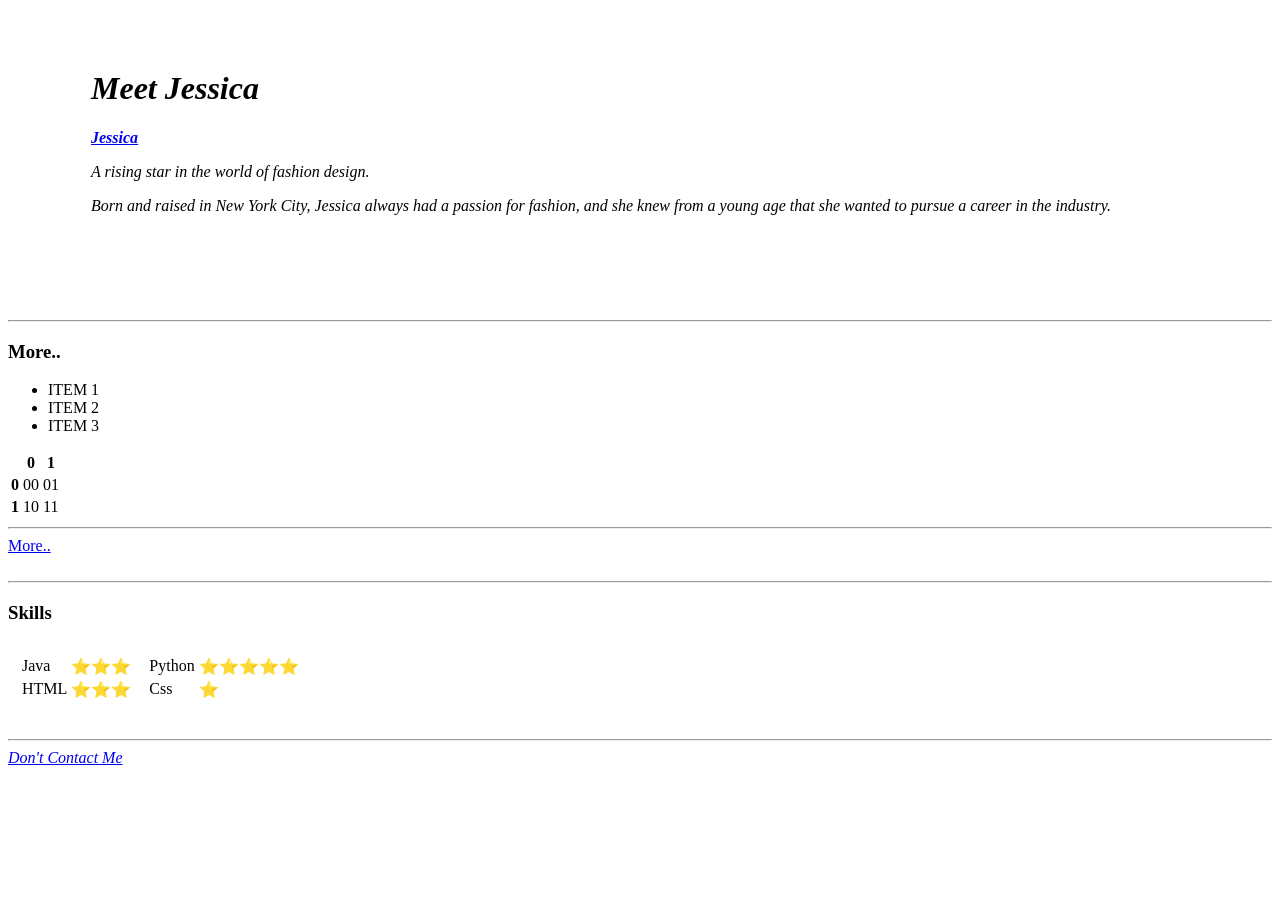
==== index.html @ f509126a "Add files via upload" ====
<!DOCTYPE html>
<html>
<head>
    <meta charset="UTF-8">
    <title>WPS</title>
</head>
<body>
    <table cellspacing="40">
        <tr>
            <td>
                <img src="https://static.wikia.nocookie.net/rickandmorty/images/e/e8/Jessica.png/revision/latest?cb=20150706222334" alt="">
            </td>
            <td>
                <h1><em>Meet Jessica</em></h1>
                <P><em><strong><a href="https://rickandmorty.fandom.com/wiki/Jessica">Jessica</a></strong></em></P>
                <p><em>A rising star in the world of fashion design.</em></p>
                <p><em>Born and raised in New York City, Jessica always had a passion for fashion, and she knew from a young age that she wanted to pursue a career in the industry.</em>
                </p>
            </td>
        </tr>
        <tr></tr>
    </table>

    
    <hr>
    <h3>More..</h3>
    <ul>
        <li>ITEM 1</li>
        <li>ITEM 2</li>
        <li>ITEM 3</li>
    </ul>

    <table>
        <thead>
            <tr>
                <th></th>
                <th>0</th>
                <th>1</th>
            </tr>
        </thead>
        <tbody>
            <tr>
                <th>0</th>
                <td>00</td>
                <td>01</td>
            </tr>
            <tr>
                <th>1</th>
                <td>10</td>
                <td>11</td>
            </tr>
        </tbody>

    </table>
    <hr>
    <a href="more.html">More..</a>

    <br>
    <br>
    <hr>
    <h3>Skills</h3>
    <table  cellspacing="10">
        <tr>
            <td>
                <table >
                    <tr>
                        <td>Java</td>
                        <td>⭐⭐⭐</td>
                    </tr>
                    <tr>
                        <td>HTML</td>
                        <td>⭐⭐⭐</td>

                    </tr>
                </table>
             </td>
            <td>
                <table>
                    <tr>
                        <td>Python</td>
                        <td>⭐⭐⭐⭐⭐</td>
                    </tr>
                    <tr>
                        <td>Css</td>
                        <td>⭐</td>
                    </tr>
                </table>
            </td>
        </tr>
    </table>
    <br>
    <hr>
    <a href="dont contact me.html"><em>Don't Contact Me</em></a>
    <br>
    <br>
</body>
</html>
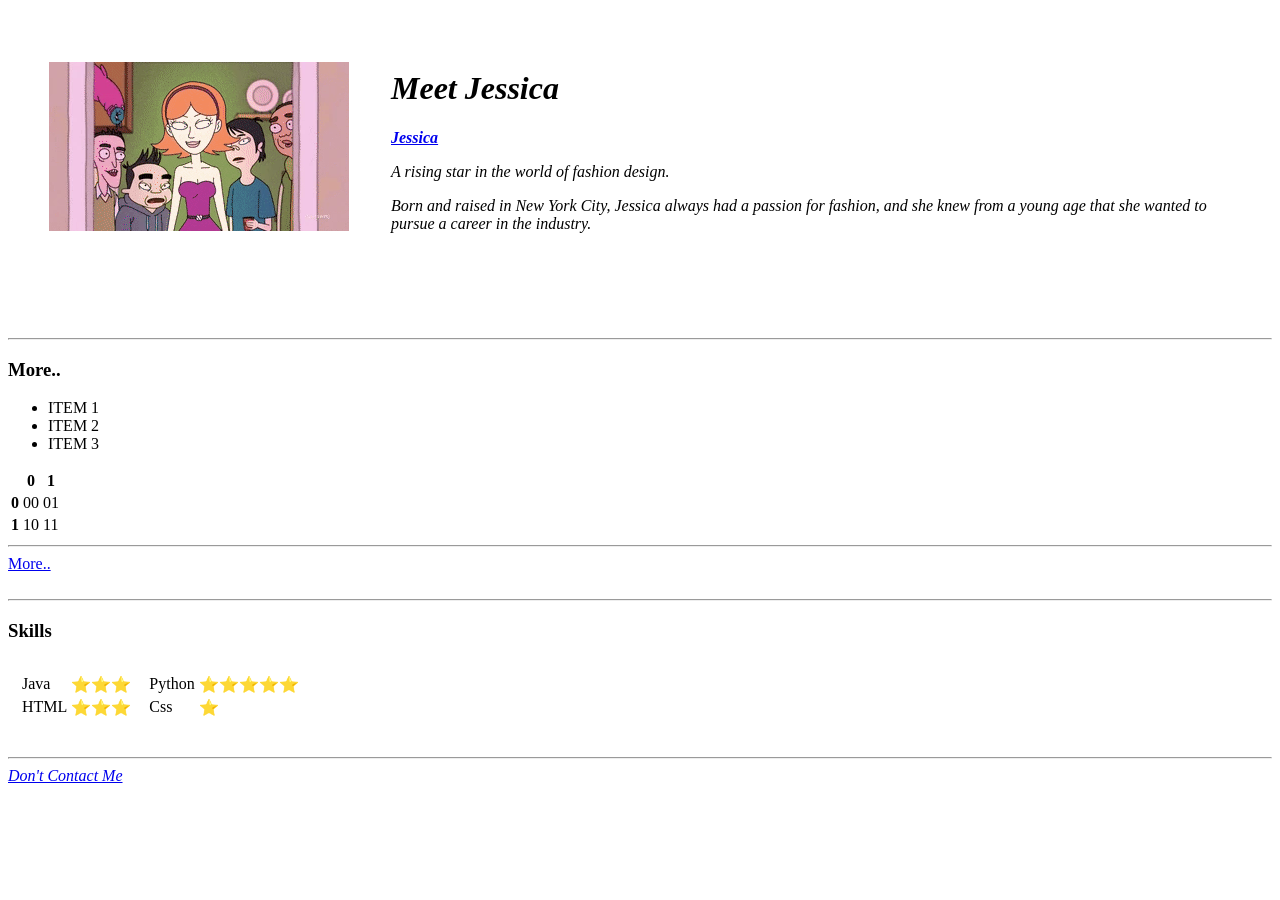
==== commit 65a44ea1: "Add files via upload" ====
--- a/index.html
+++ b/index.html
@@ -8,7 +8,7 @@
     <table cellspacing="40">
         <tr>
             <td>
-                <img src="https://static.wikia.nocookie.net/rickandmorty/images/e/e8/Jessica.png/revision/latest?cb=20150706222334" alt="">
+                <img src="image/jessica.webp" alt="">
             </td>
             <td>
                 <h1><em>Meet Jessica</em></h1>
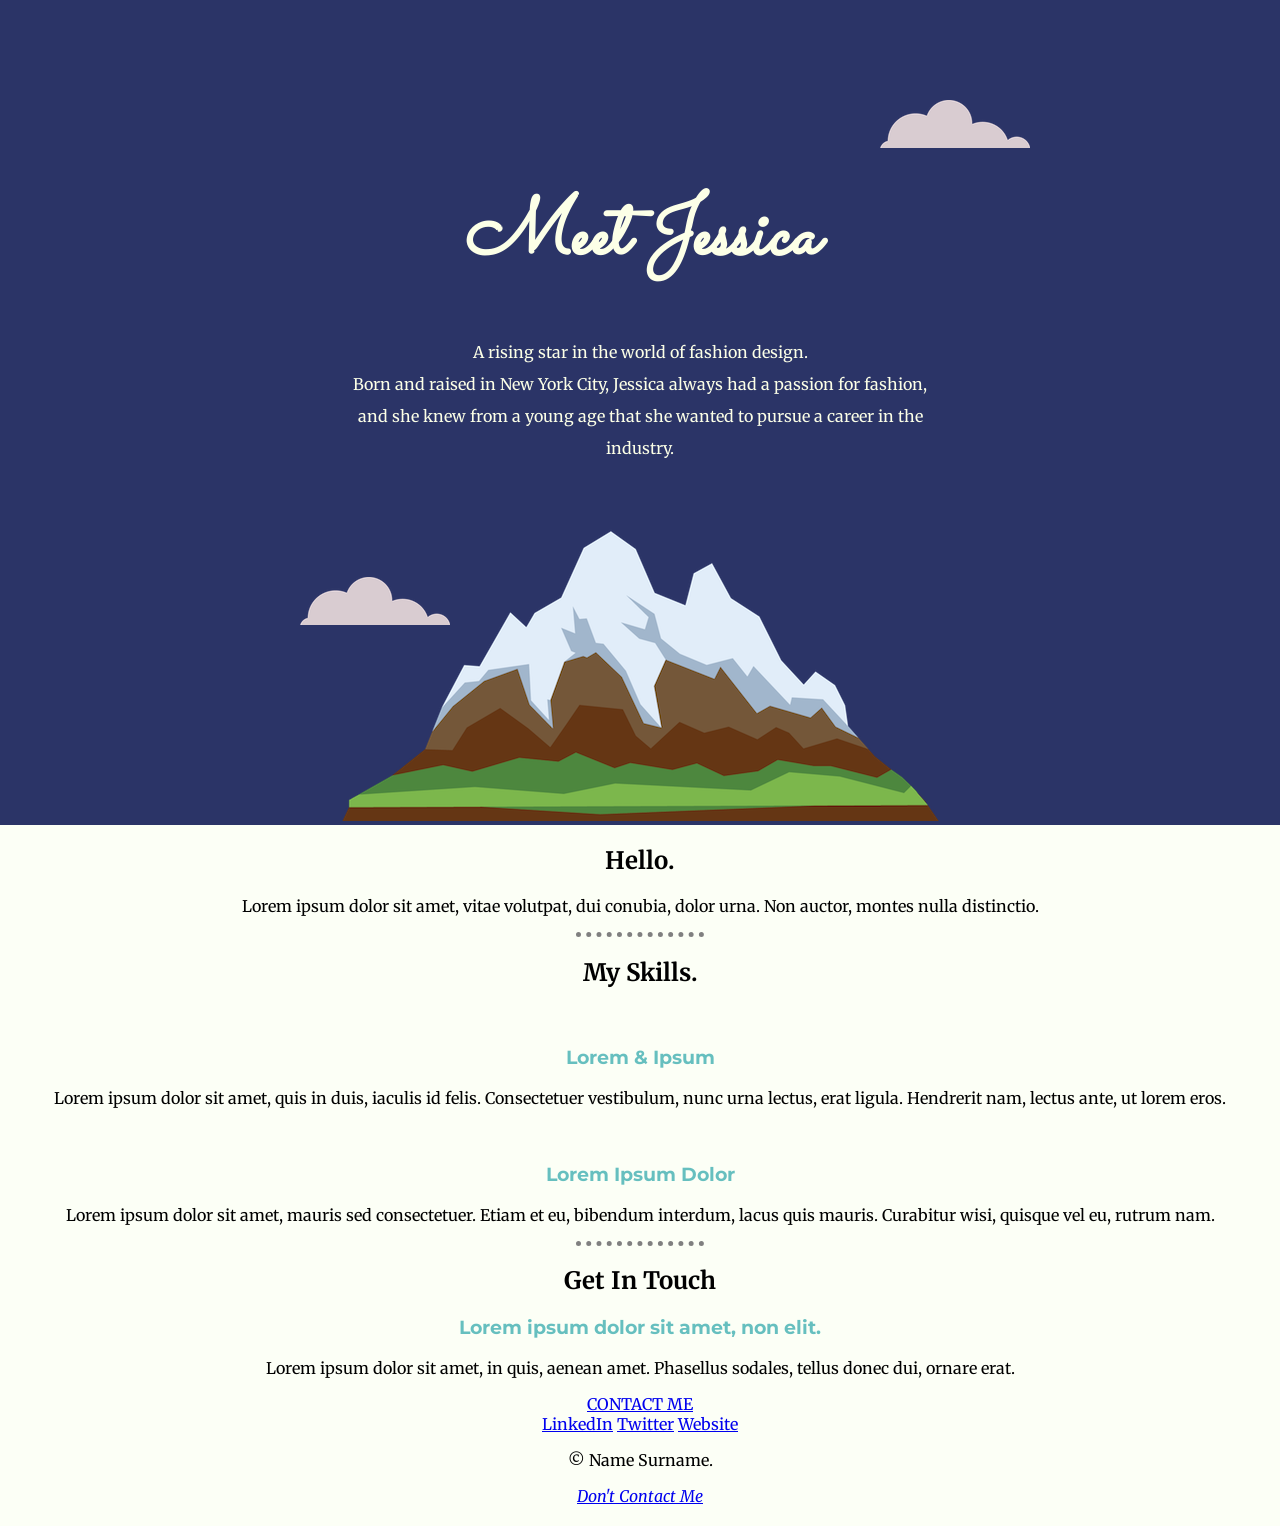
==== commit c24cc643: "newfile" ====
--- a/index.html
+++ b/index.html
@@ -3,93 +3,66 @@
 <head>
     <meta charset="UTF-8">
     <title>WPS</title>
+    <link rel="stylesheet" href="css/styles.css">
+    <link rel="icon" href="bmo.ico">
+    <link rel="preconnect" href="https://fonts.googleapis.com">
+    <link rel="preconnect" href="https://fonts.gstatic.com" crossorigin>
+    <link href="https://fonts.googleapis.com/css2?family=Merriweather&family=Montserrat&family=Sacramento&display=swap" rel="stylesheet">
 </head>
 <body>
-    <table cellspacing="40">
-        <tr>
-            <td>
-                <img src="image/jessica.webp" alt="">
-            </td>
-            <td>
-                <h1><em>Meet Jessica</em></h1>
-                <P><em><strong><a href="https://rickandmorty.fandom.com/wiki/Jessica">Jessica</a></strong></em></P>
-                <p><em>A rising star in the world of fashion design.</em></p>
-                <p><em>Born and raised in New York City, Jessica always had a passion for fashion, and she knew from a young age that she wanted to pursue a career in the industry.</em>
-                </p>
-            </td>
-        </tr>
-        <tr></tr>
-    </table>
 
-    
-    <hr>
-    <h3>More..</h3>
-    <ul>
-        <li>ITEM 1</li>
-        <li>ITEM 2</li>
-        <li>ITEM 3</li>
-    </ul>
+    <div class="top-container">
+        <h1 id="bigheader"><em>Meet Jessica</em></h1>
+        <img src="image/cloud.png" alt="cloud" class="top-cloud">
+        <p>A rising star in the world of fashion design.</p>
+        <p>Born and raised in New York City, Jessica always had a passion for fashion, and she knew from a young age that she wanted to pursue a career in the industry.
+        </p>
+        <img src="image/cloud.png" alt="cloud" class="bottom-cloud">
+        <img src="image/mountain.png" alt="mountain">
 
-    <table>
-        <thead>
-            <tr>
-                <th></th>
-                <th>0</th>
-                <th>1</th>
-            </tr>
-        </thead>
-        <tbody>
-            <tr>
-                <th>0</th>
-                <td>00</td>
-                <td>01</td>
-            </tr>
-            <tr>
-                <th>1</th>
-                <td>10</td>
-                <td>11</td>
-            </tr>
-        </tbody>
+    </div>
 
-    </table>
-    <hr>
-    <a href="more.html">More..</a>
+    <div class="middle-container">
+        <div class="profile">
+<!--           <img src="image/jessica.webp" alt="">
+          <P><em><strong><a href="https://rickandmorty.fandom.com/wiki/Jessica">Jessica</a></strong></em></P>
+ -->
+          <h2>Hello.</h2>
+          <p>Lorem ipsum dolor sit amet, vitae volutpat, dui conubia, dolor urna. Non auctor, montes nulla distinctio.</p>
+        </div>
+        <hr>
+        <div class="skills">
+          <h2>My Skills.</h2>
+          <div class="skill-row">
+            <img class="" src="" alt="">
+            <h3>Lorem & Ipsum</h3>
+            <p>Lorem ipsum dolor sit amet, quis in duis, iaculis id felis. Consectetuer vestibulum, nunc urna lectus, erat ligula. Hendrerit nam, lectus ante, ut lorem eros.</p>
+          </div>
+          <div class="skill-row">
+            <img class="" src="" alt="">
+            <h3>Lorem Ipsum Dolor</h3>
+            <p>Lorem ipsum dolor sit amet, mauris sed consectetuer. Etiam et eu, bibendum interdum, lacus quis mauris. Curabitur wisi, quisque vel eu, rutrum nam.</p>
+          </div>
+        </div>
+        <hr>
+        <div class="contact-me">
+          <h2>Get In Touch</h2>
+          <h3>Lorem ipsum dolor sit amet, non elit.</h3>
+          <p>Lorem ipsum dolor sit amet, in quis, aenean amet. Phasellus sodales, tellus donec dui, ornare erat.</p>
+          <a class="btn" href="mailto:name@email.com">CONTACT ME</a>
+        </div>
+    </div>
+      
+      
+    <div class="bottom-container">
+        <a class="footer-link" href="https://www.linkedin.com/">LinkedIn</a>
+        <a class="footer-link" href="https://twitter.com/">Twitter</a>
+        <a class="footer-link" href="https://www.appbrewery.co/">Website</a>
+        <p>© Name Surname.</p>
+    </div>
+      
 
-    <br>
-    <br>
-    <hr>
-    <h3>Skills</h3>
-    <table  cellspacing="10">
-        <tr>
-            <td>
-                <table >
-                    <tr>
-                        <td>Java</td>
-                        <td>⭐⭐⭐</td>
-                    </tr>
-                    <tr>
-                        <td>HTML</td>
-                        <td>⭐⭐⭐</td>
 
-                    </tr>
-                </table>
-             </td>
-            <td>
-                <table>
-                    <tr>
-                        <td>Python</td>
-                        <td>⭐⭐⭐⭐⭐</td>
-                    </tr>
-                    <tr>
-                        <td>Css</td>
-                        <td>⭐</td>
-                    </tr>
-                </table>
-            </td>
-        </tr>
-    </table>
-    <br>
-    <hr>
     <a href="dont contact me.html"><em>Don't Contact Me</em></a>
     <br>
     <br>
--- a/css/styles.css
+++ b/css/styles.css
@@ -0,0 +1,57 @@
+body {
+    margin: 0;
+    text-align: center;
+    font-family: 'Merriweather', serif;
+    background-color: #FCFFF6;
+    
+}
+
+
+
+hr {
+    border-style: dotted none none none;
+    border-width: 5px;
+    border-color: gray;
+    width: 10%;
+}
+
+h1 {
+    font-family: 'Sacramento', cursive;
+    margin: 30px auto 40px auto;
+
+}
+
+h3 {
+    color: #66BFBF;
+    font-family: "Montserrat" , sans-serif;
+}
+
+.top-container{
+    background-color: #2B3467;
+    position: relative;
+    padding-top: 150px;
+    color: #FCFFE7;
+}
+.top-cloud {
+    position: absolute;
+    top: 100px;
+    right: 250px;
+}
+
+.bottom-cloud{
+    position: absolute;
+    left: 300px;
+    bottom: 200px;
+
+}
+
+
+#bigheader{
+    font-size: 500%;
+}
+
+.top-container p{
+    width: 45%;
+    margin: auto;
+    line-height: 2;
+}
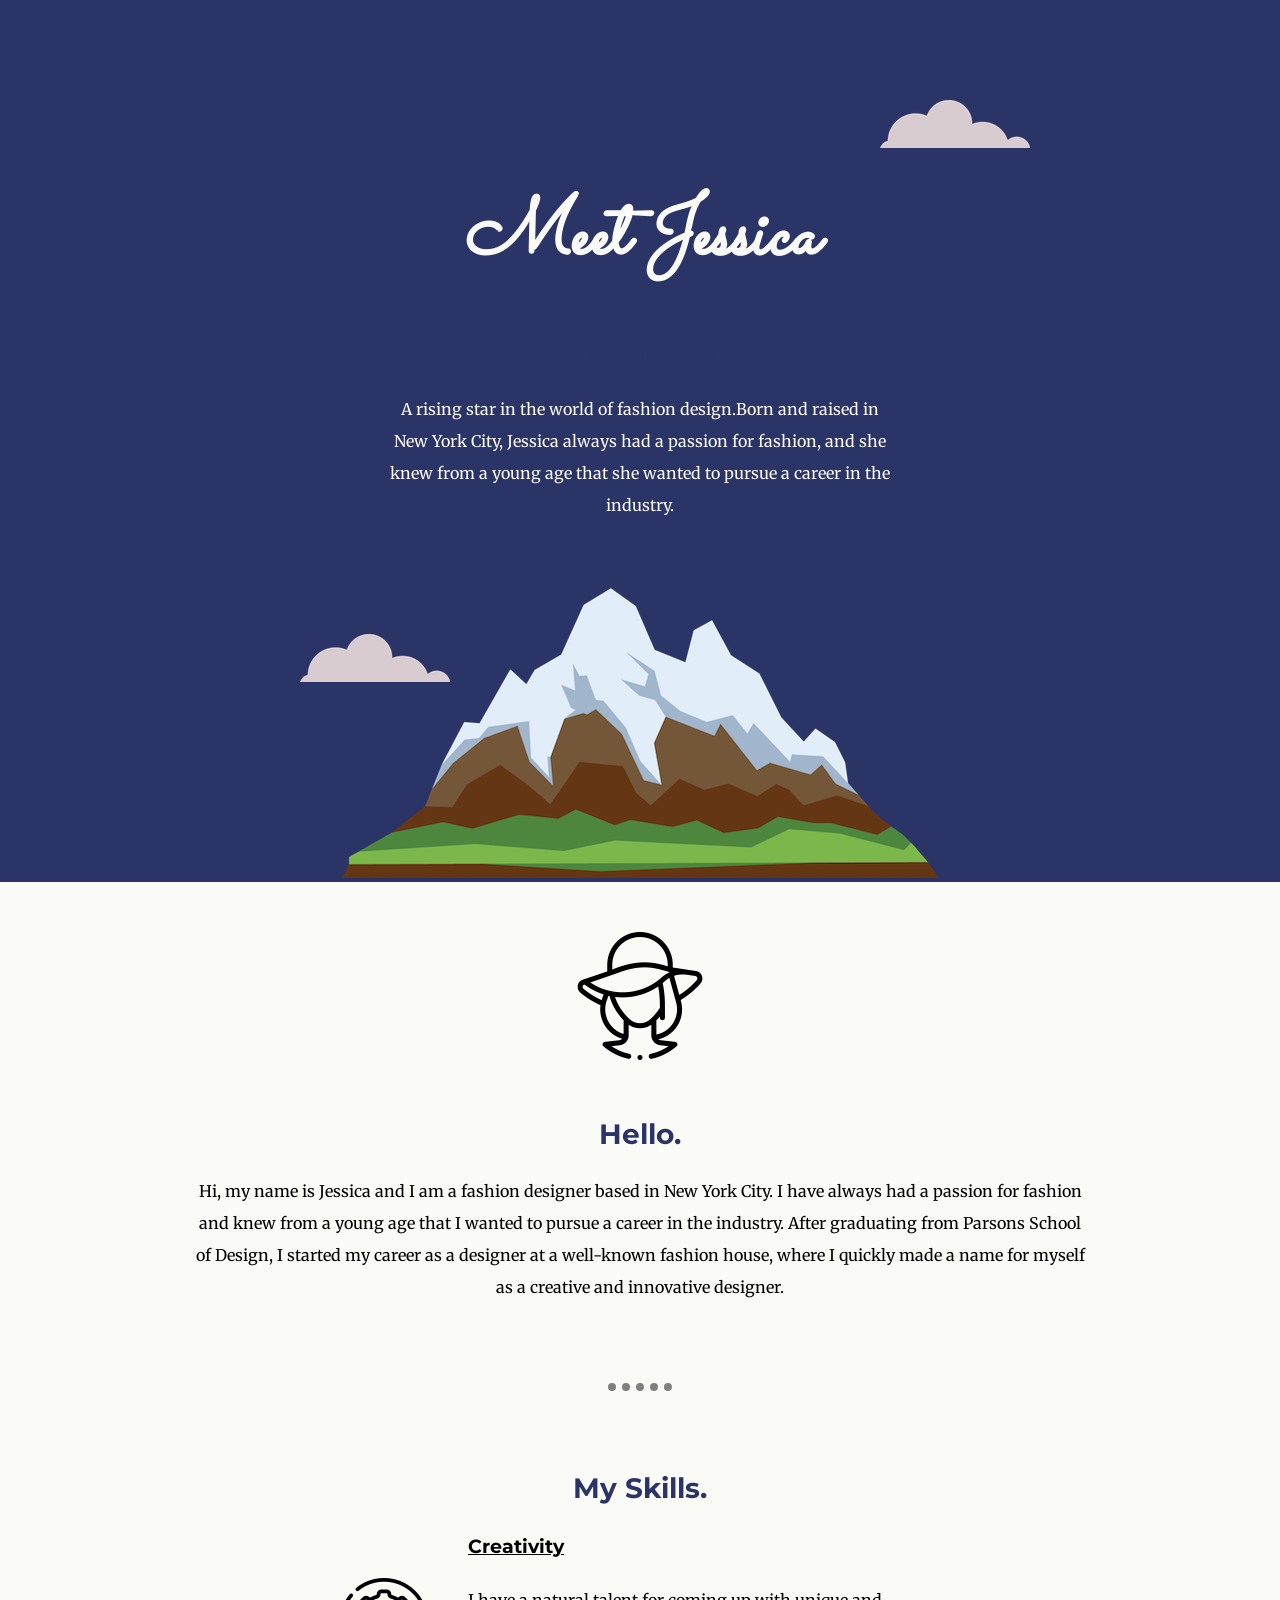
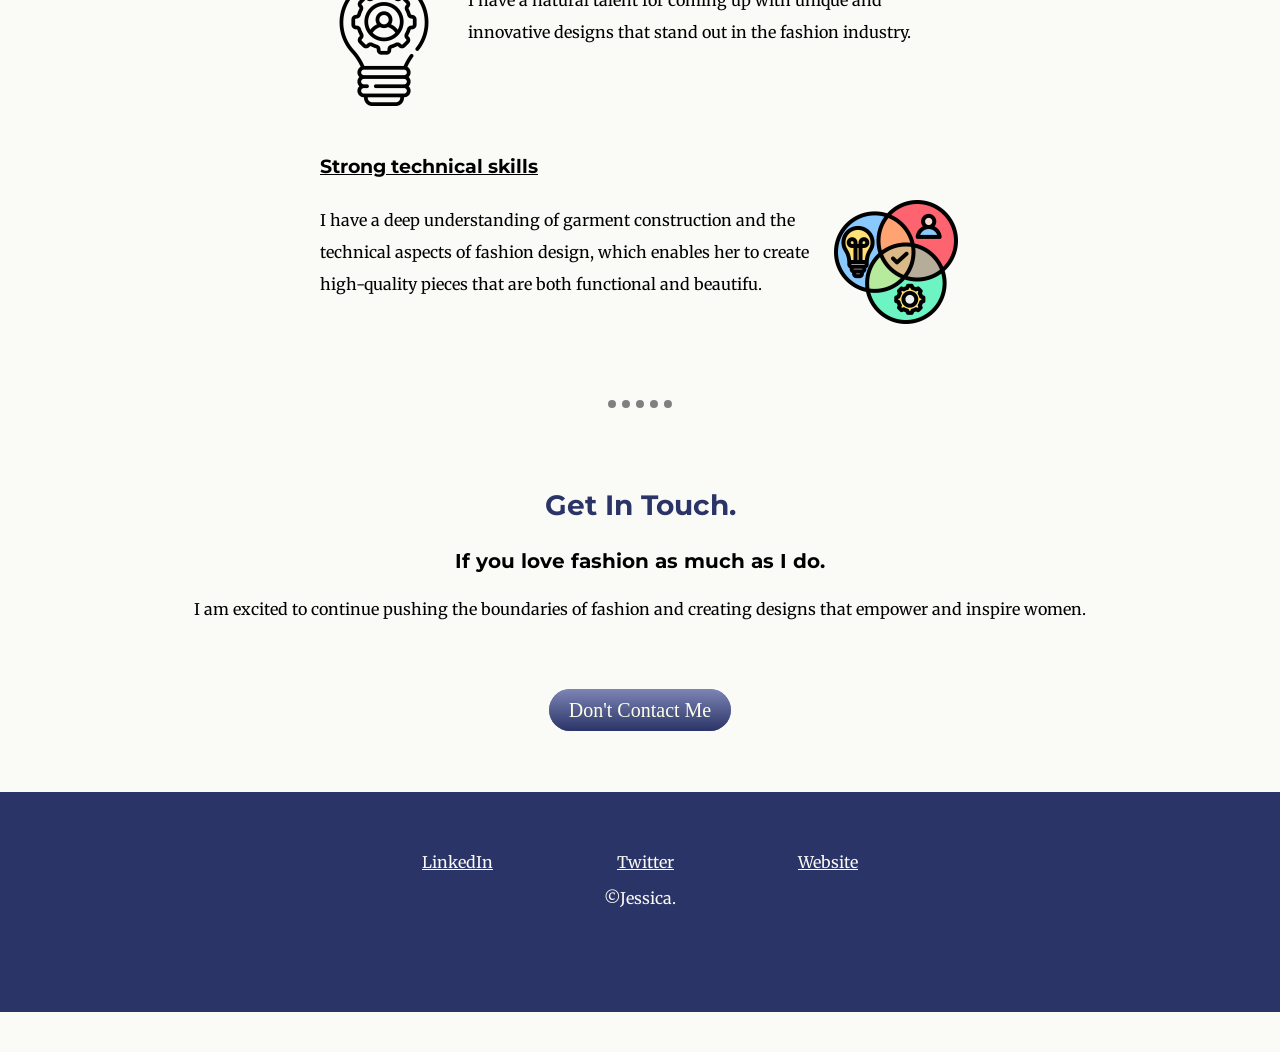
==== commit fa920f22: "newfiles" ====
--- a/index.html
+++ b/index.html
@@ -14,8 +14,8 @@
     <div class="top-container">
         <h1 id="bigheader"><em>Meet Jessica</em></h1>
         <img src="image/cloud.png" alt="cloud" class="top-cloud">
-        <p>A rising star in the world of fashion design.</p>
-        <p>Born and raised in New York City, Jessica always had a passion for fashion, and she knew from a young age that she wanted to pursue a career in the industry.
+        <h2>A Designer.</h2>
+        <p>A rising star in the world of fashion design.Born and raised in New York City, Jessica always had a passion for fashion, and she knew from a young age that she wanted to pursue a career in the industry.
         </p>
         <img src="image/cloud.png" alt="cloud" class="bottom-cloud">
         <img src="image/mountain.png" alt="mountain">
@@ -27,29 +27,30 @@
 <!--           <img src="image/jessica.webp" alt="">
           <P><em><strong><a href="https://rickandmorty.fandom.com/wiki/Jessica">Jessica</a></strong></em></P>
  -->
-          <h2>Hello.</h2>
-          <p>Lorem ipsum dolor sit amet, vitae volutpat, dui conubia, dolor urna. Non auctor, montes nulla distinctio.</p>
+        <img src="image/portrait.png" class="portrait" alt="portrait">
+        <h2>Hello.</h2>
+        <p>Hi, my name is Jessica and I am a fashion designer based in New York City. I have always had a passion for fashion and knew from a young age that I wanted to pursue a career in the industry. After graduating from Parsons School of Design, I started my career as a designer at a well-known fashion house, where I quickly made a name for myself as a creative and innovative designer.</p>
         </div>
         <hr>
         <div class="skills">
           <h2>My Skills.</h2>
           <div class="skill-row">
-            <img class="" src="" alt="">
-            <h3>Lorem & Ipsum</h3>
-            <p>Lorem ipsum dolor sit amet, quis in duis, iaculis id felis. Consectetuer vestibulum, nunc urna lectus, erat ligula. Hendrerit nam, lectus ante, ut lorem eros.</p>
+            <img class="skill1" src="image/skill.png" alt="">
+            <h3>Creativity</h3>
+            <p>I have a natural talent for coming up with unique and innovative designs that stand out in the fashion industry.</p>
           </div>
           <div class="skill-row">
-            <img class="" src="" alt="">
-            <h3>Lorem Ipsum Dolor</h3>
-            <p>Lorem ipsum dolor sit amet, mauris sed consectetuer. Etiam et eu, bibendum interdum, lacus quis mauris. Curabitur wisi, quisque vel eu, rutrum nam.</p>
+            <img class="skill2" src="image/competence.png" alt="">
+            <h3>Strong technical skills</h3>
+            <p>I have a deep understanding of garment construction and the technical aspects of fashion design, which enables her to create high-quality pieces that are both functional and beautifu.</p>
           </div>
         </div>
         <hr>
         <div class="contact-me">
-          <h2>Get In Touch</h2>
-          <h3>Lorem ipsum dolor sit amet, non elit.</h3>
-          <p>Lorem ipsum dolor sit amet, in quis, aenean amet. Phasellus sodales, tellus donec dui, ornare erat.</p>
-          <a class="btn" href="mailto:name@email.com">CONTACT ME</a>
+          <h2>Get In Touch.</h2>
+          <h4>If you love fashion as much as I do.</h4>
+          <p>I am excited to continue pushing the boundaries of fashion and creating designs that empower and inspire women.</p>
+          <a class="btn" href="dont contact me.html">Don't Contact Me</a>
         </div>
     </div>
       
@@ -58,12 +59,10 @@
         <a class="footer-link" href="https://www.linkedin.com/">LinkedIn</a>
         <a class="footer-link" href="https://twitter.com/">Twitter</a>
         <a class="footer-link" href="https://www.appbrewery.co/">Website</a>
-        <p>© Name Surname.</p>
+        <p>©Jessica.</p>
     </div>
       
 
-
-    <a href="dont contact me.html"><em>Don't Contact Me</em></a>
     <br>
     <br>
 </body>
--- a/css/styles.css
+++ b/css/styles.css
@@ -2,17 +2,18 @@
     margin: 0;
     text-align: center;
     font-family: 'Merriweather', serif;
-    background-color: #FCFFF6;
+    background-color: #fafaf7;
     
 }
 
 
 
 hr {
+    margin: 80px auto 80px auto ;
     border-style: dotted none none none;
-    border-width: 5px;
+    border-width: 8px;
     border-color: gray;
-    width: 10%;
+    width: 5%;
 }
 
 h1 {
@@ -20,17 +21,28 @@
     margin: 30px auto 40px auto;
 
 }
+h2 {
+    font-family: "Montserrat" , sans-serif;
+    color: #2B3467;
+    font-size: 28px;
+    font-weight: bold;
 
+}
 h3 {
-    color: #66BFBF;
     font-family: "Montserrat" , sans-serif;
+    text-decoration-line: underline;
+}
+
+h4 {
+    font-family: "Montserrat" , sans-serif;
+    font-size: 20px;
 }
 
 .top-container{
     background-color: #2B3467;
     position: relative;
     padding-top: 150px;
-    color: #FCFFE7;
+    color: #fafaf7;
 }
 .top-cloud {
     position: absolute;
@@ -51,7 +63,96 @@
 }
 
 .top-container p{
-    width: 45%;
+    width: 40%;
     margin: auto;
     line-height: 2;
+    margin-top: 20px;
+    
+}
+
+.portrait{
+    margin: 50px auto 30px auto;
+    width: 10%;
+    
+}
+
+.profile p{
+    width: 70%;
+    margin: auto;
+    line-height: 2;
+    margin-top: 20px;
+    
+}
+
+.skill-row{
+    width: 50%;
+    margin: 20px auto 100px auto;
+    line-height: 2;
+    text-align: left;
+
+}
+.skill1{
+    margin: 50px 20px 30px auto;
+    width: 20%;
+    float: left;
+
+}
+
+.skill2{
+    margin: 50px auto 30px 20px;
+    width: 20%;
+    float: right;
+}
+
+.skill-row p{
+    text-align: left;
+}
+
+.contact-me{
+    margin-bottom: 70px;
+}
+
+.btn {
+    background: #7d85b5;
+    background-image: -webkit-linear-gradient(top, #7d85b5, #2B3467);
+    background-image: -moz-linear-gradient(top, #7d85b5, #2B3467);
+    background-image: -ms-linear-gradient(top, #7d85b5, #2B3467);
+    background-image: -o-linear-gradient(top, #7d85b5, #2B3467);
+    background-image: linear-gradient(to bottom, #7d85b5, #2B3467);
+    -webkit-border-radius: 28;
+    -moz-border-radius: 28;
+    border-radius: 28px;
+    font-family: Georgia;
+    color: #FCFFE7;
+    font-size: 20px;
+    padding: 10px 20px 10px 20px;
+    text-decoration: none;
+  }
+  
+  .btn:hover {
+    background: #2B3467;
+    background-image: -webkit-linear-gradient(top, #2B3467, #7d85b5);
+    background-image: -moz-linear-gradient(top, #2B3467, #7d85b5);
+    background-image: -ms-linear-gradient(top, #2B3467, #7d85b5);
+    background-image: -o-linear-gradient(top, #2B3467, #7d85b5);
+    background-image: linear-gradient(to bottom, #2B3467, #7d85b5);
+    text-decoration: none;
+  }
+
+  .contact-me p{
+    margin-bottom: 80px;
+  }
+
+
+.bottom-container{
+    background-color: #2B3467;
+    margin: 0;
+    padding: 60px;
+    height: 100px;
+    color: #fafaf7;
+}
+
+.footer-link{
+    color: #fafaf7;
+    margin: 60px;
 }
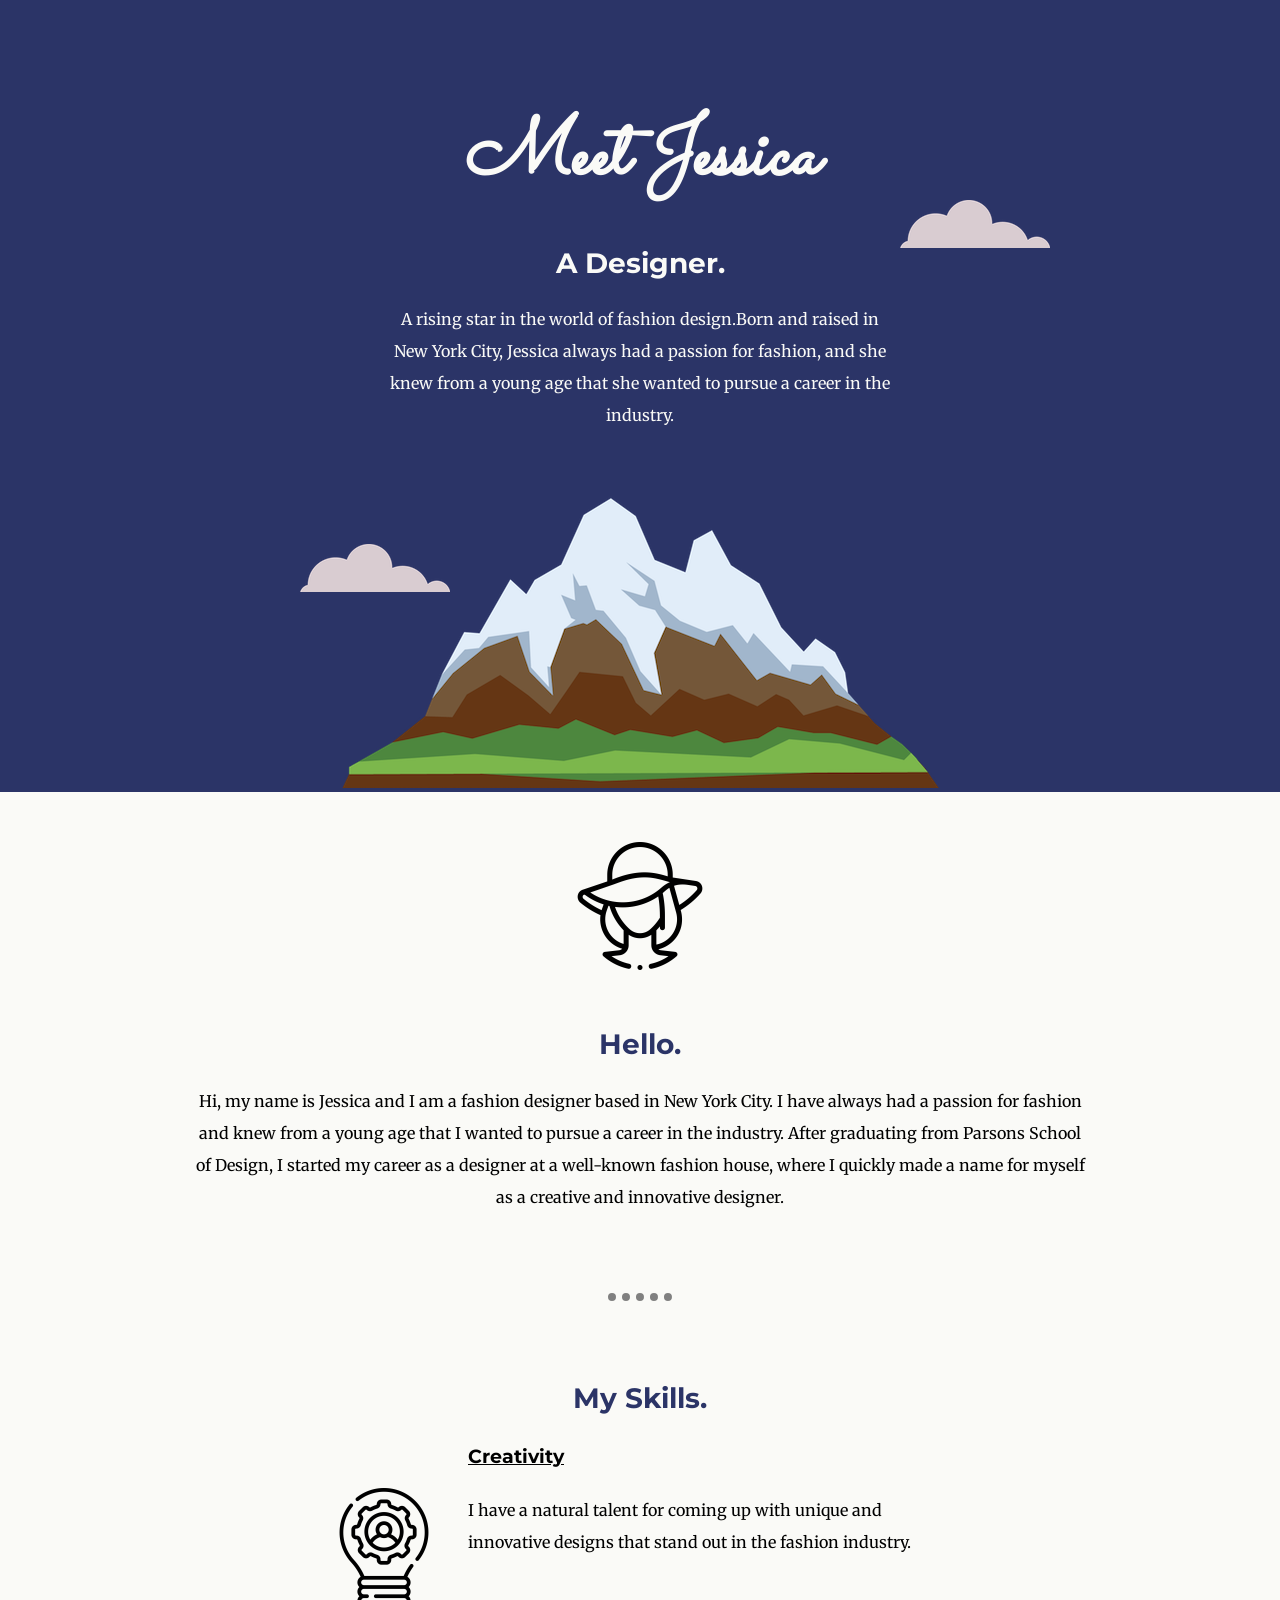
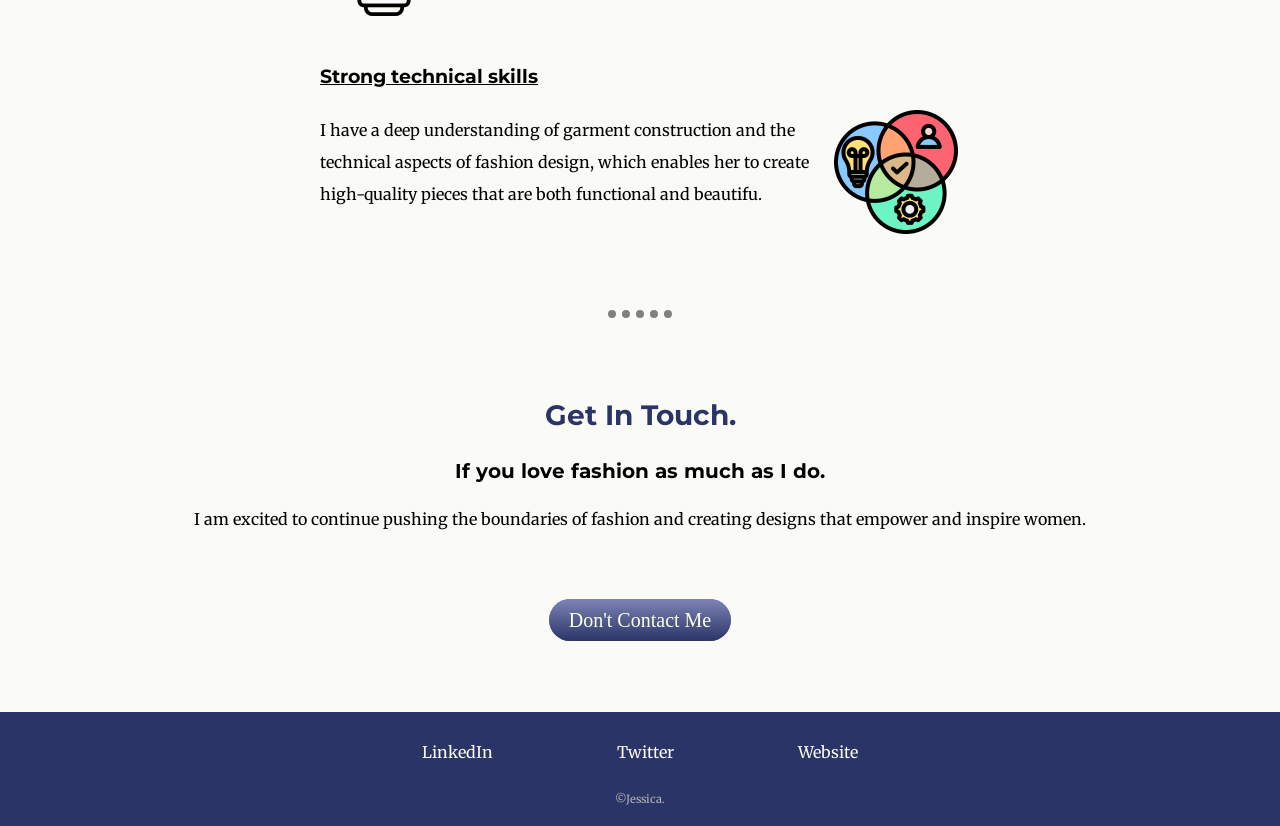
==== commit a682e73c: "newfiles" ====
--- a/index.html
+++ b/index.html
@@ -58,12 +58,9 @@
     <div class="bottom-container">
         <a class="footer-link" href="https://www.linkedin.com/">LinkedIn</a>
         <a class="footer-link" href="https://twitter.com/">Twitter</a>
-        <a class="footer-link" href="https://www.appbrewery.co/">Website</a>
-        <p>©Jessica.</p>
+        <a class="footer-link" href="https://rickandmorty.fandom.com/wiki/Jessica">Website</a>
+        <p class="copyright">©Jessica.</p>
     </div>
       
-
-    <br>
-    <br>
 </body>
 </html>
--- a/css/styles.css
+++ b/css/styles.css
@@ -18,8 +18,11 @@
 
 h1 {
     font-family: 'Sacramento', cursive;
-    margin: 30px auto 40px auto;
+    margin: 30px auto 30px auto;
 
+}
+.top-container h2{
+    color: #fafaf7;
 }
 h2 {
     font-family: "Montserrat" , sans-serif;
@@ -41,13 +44,13 @@
 .top-container{
     background-color: #2B3467;
     position: relative;
-    padding-top: 150px;
+    padding-top: 70px;
     color: #fafaf7;
 }
 .top-cloud {
     position: absolute;
-    top: 100px;
-    right: 250px;
+    top: 200px;
+    right: 230px;
 }
 
 .bottom-cloud{
@@ -66,7 +69,6 @@
     width: 40%;
     margin: auto;
     line-height: 2;
-    margin-top: 20px;
     
 }
 
@@ -109,7 +111,7 @@
 }
 
 .contact-me{
-    margin-bottom: 70px;
+    margin-bottom: 80px;
 }
 
 .btn {
@@ -144,15 +146,28 @@
   }
 
 
+
 .bottom-container{
     background-color: #2B3467;
-    margin: 0;
-    padding: 60px;
-    height: 100px;
+    padding:30px 0 20px 0;
     color: #fafaf7;
 }
 
 .footer-link{
     color: #fafaf7;
+    font-family: 'Merriweather', serif;
     margin: 60px;
+    text-decoration: none;
+}
+
+.footer-link:hover{
+    color: #7d85b5;
+}
+
+.copyright{
+    color: #b3b3b3;
+    font-size: 0.7em;
+    padding: 30px 0 0 0;
+    margin: 0;
+
 }
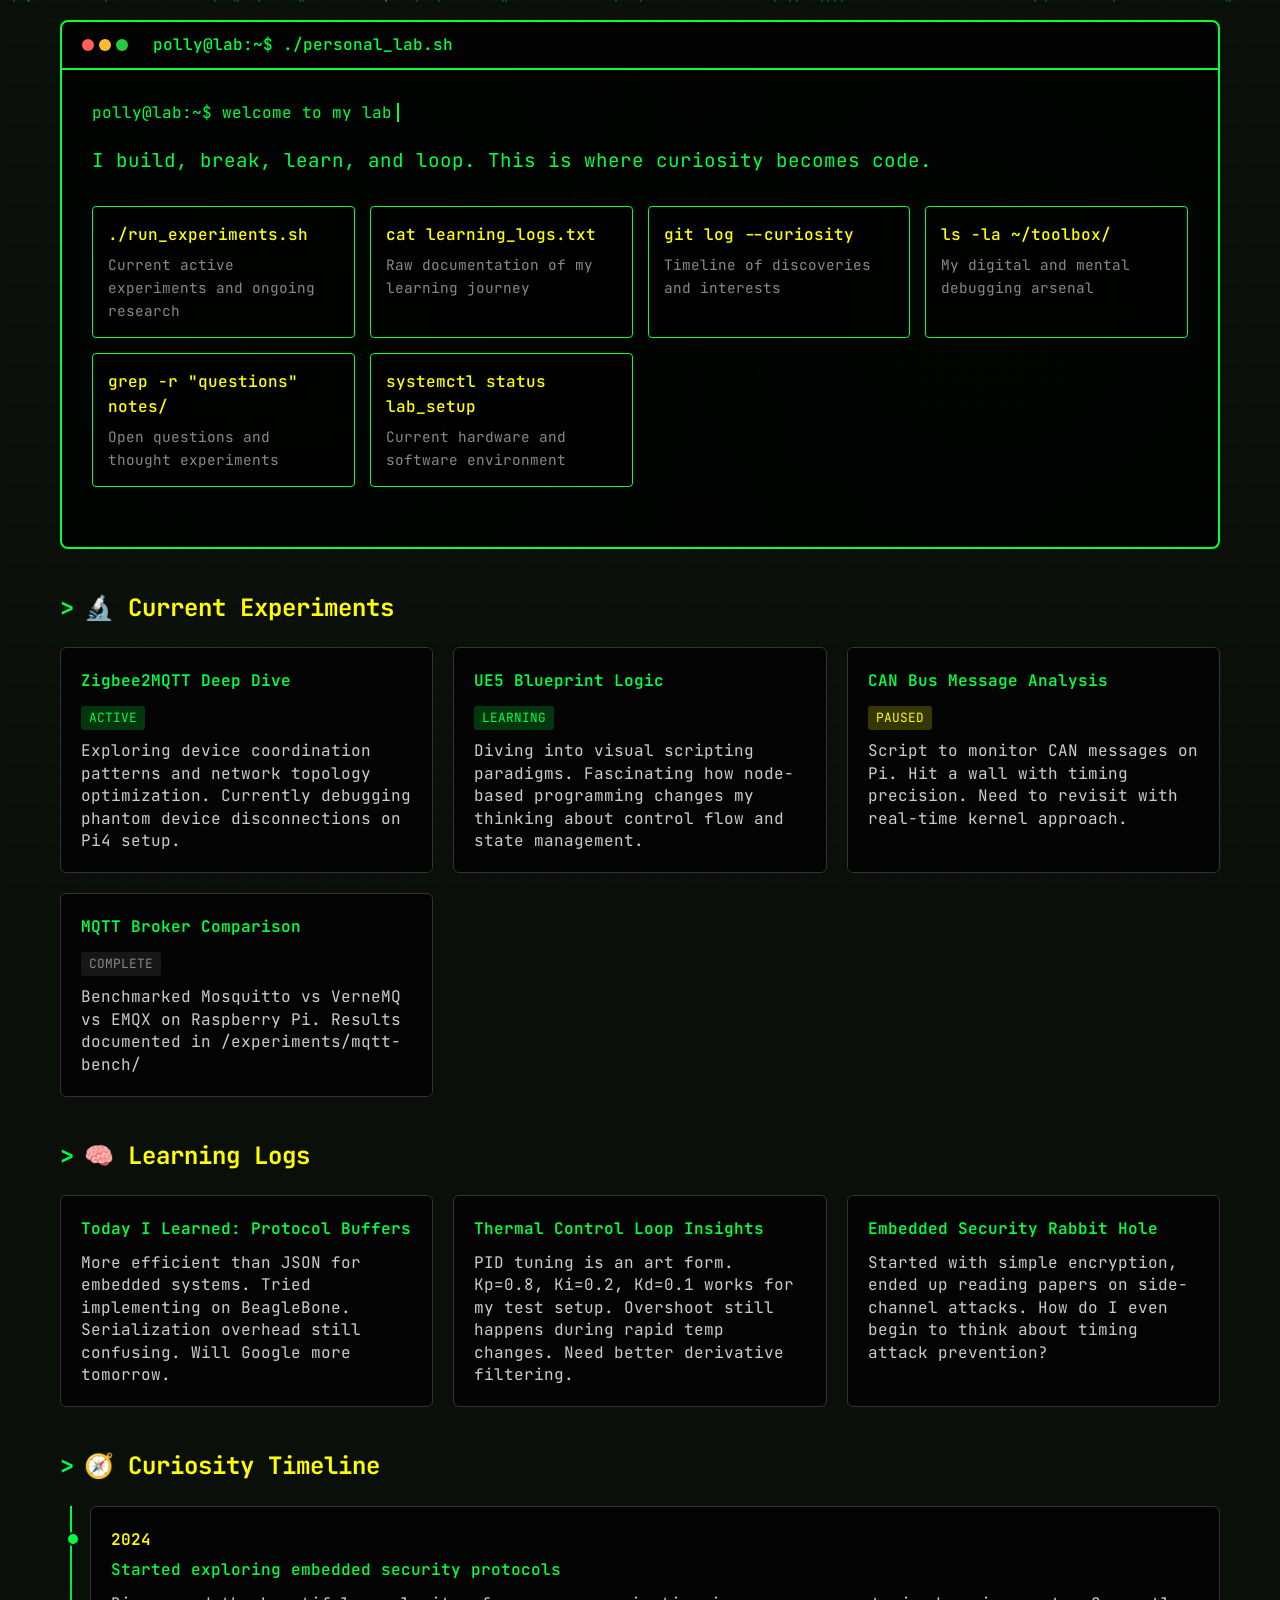
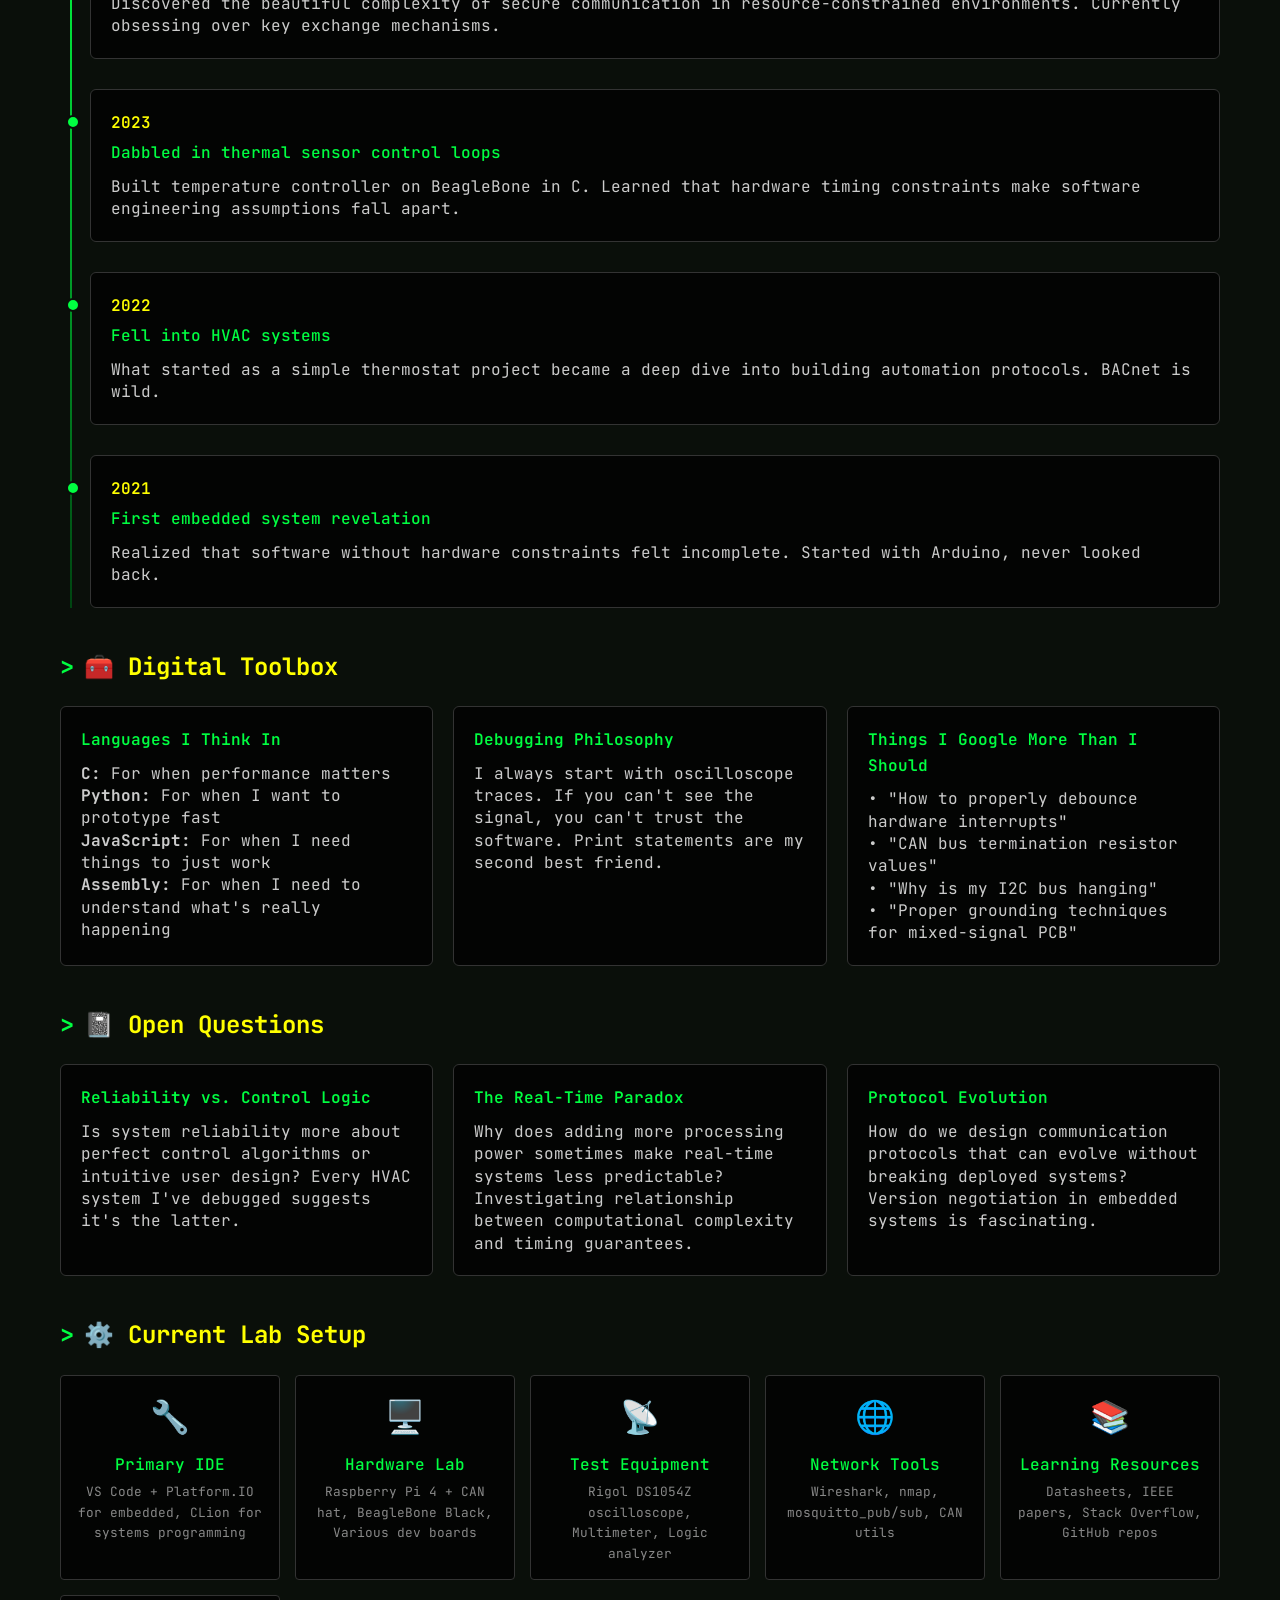
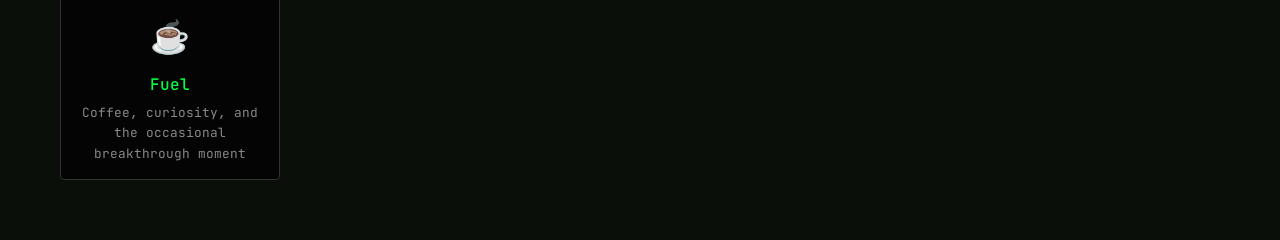
==== commit 1fa06d8e: "Rebuild site with new files" ====
--- a/index.html
+++ b/index.html
@@ -1,66 +1,261 @@
 <!DOCTYPE html>
-<html>
+<html lang="en">
 <head>
     <meta charset="UTF-8">
-    <title>WPS</title>
-    <link rel="stylesheet" href="css/styles.css">
-    <link rel="icon" href="bmo.ico">
-    <link rel="preconnect" href="https://fonts.googleapis.com">
-    <link rel="preconnect" href="https://fonts.gstatic.com" crossorigin>
-    <link href="https://fonts.googleapis.com/css2?family=Merriweather&family=Montserrat&family=Sacramento&display=swap" rel="stylesheet">
+    <meta name="viewport" content="width=device-width, initial-scale=1.0">
+    <title>The Personal Lab of Polly Wang</title>
+    <link rel="stylesheet" href="styles.css">
 </head>
 <body>
-
-    <div class="top-container">
-        <h1 id="bigheader"><em>Meet Jessica</em></h1>
-        <img src="image/cloud.png" alt="cloud" class="top-cloud">
-        <h2>A Designer.</h2>
-        <p>A rising star in the world of fashion design.Born and raised in New York City, Jessica always had a passion for fashion, and she knew from a young age that she wanted to pursue a career in the industry.
-        </p>
-        <img src="image/cloud.png" alt="cloud" class="bottom-cloud">
-        <img src="image/mountain.png" alt="mountain">
-
+    <div class="particles" id="particles"></div>
+    
+    <div class="container">
+        <div class="terminal-header">
+            <div class="terminal-dots">
+                <div class="dot"></div>
+                <div class="dot"></div>
+                <div class="dot"></div>
+            </div>
+            <div class="terminal-title">polly@lab:~$ ./personal_lab.sh</div>
+        </div>
+        
+        <div class="terminal">
+            <div class="command-line">
+                <span class="prompt">polly@lab:~$</span>
+                <span class="glitch" data-text="welcome to my lab">welcome to my lab</span>
+                <span class="cursor"></span>
+            </div>
+            
+            <div class="welcome-text">
+                I build, break, learn, and loop. This is where curiosity becomes code.
+            </div>
+            
+            <div class="nav-commands">
+                <div class="nav-item" onclick="scrollToSection('experiments')">
+                    <div class="command">./run_experiments.sh</div>
+                    <div class="description">Current active experiments and ongoing research</div>
+                </div>
+                <div class="nav-item" onclick="scrollToSection('logs')">
+                    <div class="command">cat learning_logs.txt</div>
+                    <div class="description">Raw documentation of my learning journey</div>
+                </div>
+                <div class="nav-item" onclick="scrollToSection('timeline')">
+                    <div class="command">git log --curiosity</div>
+                    <div class="description">Timeline of discoveries and interests</div>
+                </div>
+                <div class="nav-item" onclick="scrollToSection('toolbox')">
+                    <div class="command">ls -la ~/toolbox/</div>
+                    <div class="description">My digital and mental debugging arsenal</div>
+                </div>
+                <div class="nav-item" onclick="scrollToSection('thoughts')">
+                    <div class="command">grep -r "questions" notes/</div>
+                    <div class="description">Open questions and thought experiments</div>
+                </div>
+                <div class="nav-item" onclick="scrollToSection('setup')">
+                    <div class="command">systemctl status lab_setup</div>
+                    <div class="description">Current hardware and software environment</div>
+                </div>
+            </div>
+        </div>
+        
+        <section id="experiments" class="section">
+            <h2 class="section-title">🔬 Current Experiments</h2>
+            <div class="card-grid">
+                <div class="card">
+                    <div class="card-title">Zigbee2MQTT Deep Dive</div>
+                    <div class="card-status status-active">ACTIVE</div>
+                    <div class="card-content">
+                        Exploring device coordination patterns and network topology optimization. 
+                        Currently debugging phantom device disconnections on Pi4 setup.
+                    </div>
+                </div>
+                <div class="card">
+                    <div class="card-title">UE5 Blueprint Logic</div>
+                    <div class="card-status status-active">LEARNING</div>
+                    <div class="card-content">
+                        Diving into visual scripting paradigms. Fascinating how node-based programming 
+                        changes my thinking about control flow and state management.
+                    </div>
+                </div>
+                <div class="card">
+                    <div class="card-title">CAN Bus Message Analysis</div>
+                    <div class="card-status status-paused">PAUSED</div>
+                    <div class="card-content">
+                        Script to monitor CAN messages on Pi. Hit a wall with timing precision. 
+                        Need to revisit with real-time kernel approach.
+                    </div>
+                </div>
+                <div class="card">
+                    <div class="card-title">MQTT Broker Comparison</div>
+                    <div class="card-status status-complete">COMPLETE</div>
+                    <div class="card-content">
+                        Benchmarked Mosquitto vs VerneMQ vs EMQX on Raspberry Pi. 
+                        Results documented in /experiments/mqtt-bench/
+                    </div>
+                </div>
+            </div>
+        </section>
+        
+        <section id="logs" class="section">
+            <h2 class="section-title">🧠 Learning Logs</h2>
+            <div class="card-grid">
+                <div class="card">
+                    <div class="card-title">Today I Learned: Protocol Buffers</div>
+                    <div class="card-content">
+                        More efficient than JSON for embedded systems. Tried implementing on BeagleBone. 
+                        Serialization overhead still confusing. Will Google more tomorrow.
+                    </div>
+                </div>
+                <div class="card">
+                    <div class="card-title">Thermal Control Loop Insights</div>
+                    <div class="card-content">
+                        PID tuning is an art form. Kp=0.8, Ki=0.2, Kd=0.1 works for my test setup. 
+                        Overshoot still happens during rapid temp changes. Need better derivative filtering.
+                    </div>
+                </div>
+                <div class="card">
+                    <div class="card-title">Embedded Security Rabbit Hole</div>
+                    <div class="card-content">
+                        Started with simple encryption, ended up reading papers on side-channel attacks. 
+                        How do I even begin to think about timing attack prevention?
+                    </div>
+                </div>
+            </div>
+        </section>
+        
+        <section id="timeline" class="section">
+            <h2 class="section-title">🧭 Curiosity Timeline</h2>
+            <div class="timeline">
+                <div class="timeline-item">
+                    <div class="timeline-date">2024</div>
+                    <div class="timeline-title">Started exploring embedded security protocols</div>
+                    <div class="card-content">
+                        Discovered the beautiful complexity of secure communication in resource-constrained environments. 
+                        Currently obsessing over key exchange mechanisms.
+                    </div>
+                </div>
+                <div class="timeline-item">
+                    <div class="timeline-date">2023</div>
+                    <div class="timeline-title">Dabbled in thermal sensor control loops</div>
+                    <div class="card-content">
+                        Built temperature controller on BeagleBone in C. Learned that hardware 
+                        timing constraints make software engineering assumptions fall apart.
+                    </div>
+                </div>
+                <div class="timeline-item">
+                    <div class="timeline-date">2022</div>
+                    <div class="timeline-title">Fell into HVAC systems</div>
+                    <div class="card-content">
+                        What started as a simple thermostat project became a deep dive into 
+                        building automation protocols. BACnet is wild.
+                    </div>
+                </div>
+                <div class="timeline-item">
+                    <div class="timeline-date">2021</div>
+                    <div class="timeline-title">First embedded system revelation</div>
+                    <div class="card-content">
+                        Realized that software without hardware constraints felt incomplete. 
+                        Started with Arduino, never looked back.
+                    </div>
+                </div>
+            </div>
+        </section>
+        
+        <section id="toolbox" class="section">
+            <h2 class="section-title">🧰 Digital Toolbox</h2>
+            <div class="card-grid">
+                <div class="card">
+                    <div class="card-title">Languages I Think In</div>
+                    <div class="card-content">
+                        <strong>C:</strong> For when performance matters<br>
+                        <strong>Python:</strong> For when I want to prototype fast<br>
+                        <strong>JavaScript:</strong> For when I need things to just work<br>
+                        <strong>Assembly:</strong> For when I need to understand what's really happening
+                    </div>
+                </div>
+                <div class="card">
+                    <div class="card-title">Debugging Philosophy</div>
+                    <div class="card-content">
+                        I always start with oscilloscope traces. If you can't see the signal, 
+                        you can't trust the software. Print statements are my second best friend.
+                    </div>
+                </div>
+                <div class="card">
+                    <div class="card-title">Things I Google More Than I Should</div>
+                    <div class="card-content">
+                        • "How to properly debounce hardware interrupts"<br>
+                        • "CAN bus termination resistor values"<br>
+                        • "Why is my I2C bus hanging"<br>
+                        • "Proper grounding techniques for mixed-signal PCB"
+                    </div>
+                </div>
+            </div>
+        </section>
+        
+        <section id="thoughts" class="section">
+            <h2 class="section-title">📓 Open Questions</h2>
+            <div class="card-grid">
+                <div class="card">
+                    <div class="card-title">Reliability vs. Control Logic</div>
+                    <div class="card-content">
+                        Is system reliability more about perfect control algorithms or intuitive user design? 
+                        Every HVAC system I've debugged suggests it's the latter.
+                    </div>
+                </div>
+                <div class="card">
+                    <div class="card-title">The Real-Time Paradox</div>
+                    <div class="card-content">
+                        Why does adding more processing power sometimes make real-time systems less predictable? 
+                        Investigating relationship between computational complexity and timing guarantees.
+                    </div>
+                </div>
+                <div class="card">
+                    <div class="card-title">Protocol Evolution</div>
+                    <div class="card-content">
+                        How do we design communication protocols that can evolve without breaking 
+                        deployed systems? Version negotiation in embedded systems is fascinating.
+                    </div>
+                </div>
+            </div>
+        </section>
+        
+        <section id="setup" class="section">
+            <h2 class="section-title">⚙️ Current Lab Setup</h2>
+            <div class="setup-grid">
+                <div class="setup-item">
+                    <div class="setup-icon">🔧</div>
+                    <div class="setup-name">Primary IDE</div>
+                    <div class="setup-desc">VS Code + Platform.IO for embedded, CLion for systems programming</div>
+                </div>
+                <div class="setup-item">
+                    <div class="setup-icon">🖥️</div>
+                    <div class="setup-name">Hardware Lab</div>
+                    <div class="setup-desc">Raspberry Pi 4 + CAN hat, BeagleBone Black, Various dev boards</div>
+                </div>
+                <div class="setup-item">
+                    <div class="setup-icon">📡</div>
+                    <div class="setup-name">Test Equipment</div>
+                    <div class="setup-desc">Rigol DS1054Z oscilloscope, Multimeter, Logic analyzer</div>
+                </div>
+                <div class="setup-item">
+                    <div class="setup-icon">🌐</div>
+                    <div class="setup-name">Network Tools</div>
+                    <div class="setup-desc">Wireshark, nmap, mosquitto_pub/sub, CAN utils</div>
+                </div>
+                <div class="setup-item">
+                    <div class="setup-icon">📚</div>
+                    <div class="setup-name">Learning Resources</div>
+                    <div class="setup-desc">Datasheets, IEEE papers, Stack Overflow, GitHub repos</div>
+                </div>
+                <div class="setup-item">
+                    <div class="setup-icon">☕</div>
+                    <div class="setup-name">Fuel</div>
+                    <div class="setup-desc">Coffee, curiosity, and the occasional breakthrough moment</div>
+                </div>
+            </div>
+        </section>
     </div>
-
-    <div class="middle-container">
-        <div class="profile">
-<!--           <img src="image/jessica.webp" alt="">
-          <P><em><strong><a href="https://rickandmorty.fandom.com/wiki/Jessica">Jessica</a></strong></em></P>
- -->
-        <img src="image/portrait.png" class="portrait" alt="portrait">
-        <h2>Hello.</h2>
-        <p>Hi, my name is Jessica and I am a fashion designer based in New York City. I have always had a passion for fashion and knew from a young age that I wanted to pursue a career in the industry. After graduating from Parsons School of Design, I started my career as a designer at a well-known fashion house, where I quickly made a name for myself as a creative and innovative designer.</p>
-        </div>
-        <hr>
-        <div class="skills">
-          <h2>My Skills.</h2>
-          <div class="skill-row">
-            <img class="skill1" src="image/skill.png" alt="">
-            <h3>Creativity</h3>
-            <p>I have a natural talent for coming up with unique and innovative designs that stand out in the fashion industry.</p>
-          </div>
-          <div class="skill-row">
-            <img class="skill2" src="image/competence.png" alt="">
-            <h3>Strong technical skills</h3>
-            <p>I have a deep understanding of garment construction and the technical aspects of fashion design, which enables her to create high-quality pieces that are both functional and beautifu.</p>
-          </div>
-        </div>
-        <hr>
-        <div class="contact-me">
-          <h2>Get In Touch.</h2>
-          <h4>If you love fashion as much as I do.</h4>
-          <p>I am excited to continue pushing the boundaries of fashion and creating designs that empower and inspire women.</p>
-          <a class="btn" href="dont contact me.html">Don't Contact Me</a>
-        </div>
-    </div>
-      
-      
-    <div class="bottom-container">
-        <a class="footer-link" href="https://www.linkedin.com/">LinkedIn</a>
-        <a class="footer-link" href="https://twitter.com/">Twitter</a>
-        <a class="footer-link" href="https://rickandmorty.fandom.com/wiki/Jessica">Website</a>
-        <p class="copyright">©Jessica.</p>
-    </div>
-      
+    
+    <script src="script.js"></script>
 </body>
 </html>
--- a/styles.css
+++ b/styles.css
@@ -0,0 +1,456 @@
+@import url('https://fonts.googleapis.com/css2?family=JetBrains+Mono:wght@300;400;500;700&family=Courier+Prime:wght@400;700&display=swap');
+
+* {
+    margin: 0;
+    padding: 0;
+    box-sizing: border-box;
+}
+
+body {
+    font-family: 'JetBrains Mono', monospace;
+    background: #0a0f0a;
+    color: #00ff41;
+    line-height: 1.6;
+    overflow-x: hidden;
+    position: relative;
+}
+
+/* Animated background grid */
+body::before {
+    content: '';
+    position: fixed;
+    top: 0;
+    left: 0;
+    width: 100%;
+    height: 100%;
+    background-image: 
+        linear-gradient(rgba(0, 255, 65, 0.03) 1px, transparent 1px),
+        linear-gradient(90deg, rgba(0, 255, 65, 0.03) 1px, transparent 1px);
+    background-size: 20px 20px;
+    pointer-events: none;
+    z-index: -1;
+    animation: grid-drift 60s linear infinite;
+}
+
+@keyframes grid-drift {
+    0% { transform: translate(0, 0); }
+    100% { transform: translate(20px, 20px); }
+}
+
+/* Floating particles */
+.particles {
+    position: fixed;
+    top: 0;
+    left: 0;
+    width: 100%;
+    height: 100%;
+    pointer-events: none;
+    z-index: -1;
+}
+
+.particle {
+    position: absolute;
+    width: 2px;
+    height: 2px;
+    background: #00ff41;
+    border-radius: 50%;
+    animation: float 20s linear infinite;
+    opacity: 0.3;
+}
+
+@keyframes float {
+    0% { transform: translateY(100vh) translateX(0); opacity: 0; }
+    10% { opacity: 0.3; }
+    90% { opacity: 0.3; }
+    100% { transform: translateY(-100px) translateX(100px); opacity: 0; }
+}
+
+.container {
+    max-width: 1200px;
+    margin: 0 auto;
+    padding: 20px;
+    position: relative;
+    z-index: 1;
+}
+
+/* Terminal header */
+.terminal-header {
+    background: rgba(0, 0, 0, 0.8);
+    border: 2px solid #00ff41;
+    border-radius: 8px 8px 0 0;
+    padding: 10px 20px;
+    display: flex;
+    align-items: center;
+    gap: 10px;
+    margin-bottom: 0;
+}
+
+.terminal-dots {
+    display: flex;
+    gap: 5px;
+}
+
+.dot {
+    width: 12px;
+    height: 12px;
+    border-radius: 50%;
+    background: #ff5f56;
+    animation: pulse 2s ease-in-out infinite;
+}
+
+.dot:nth-child(2) {
+    background: #ffbd2e;
+    animation-delay: 0.3s;
+}
+
+.dot:nth-child(3) {
+    background: #27ca3f;
+    animation-delay: 0.6s;
+}
+
+@keyframes pulse {
+    0%, 100% { opacity: 0.6; }
+    50% { opacity: 1; }
+}
+
+.terminal-title {
+    color: #00ff41;
+    font-weight: 500;
+    margin-left: 15px;
+}
+
+/* Main terminal */
+.terminal {
+    background: rgba(0, 0, 0, 0.9);
+    border: 2px solid #00ff41;
+    border-top: none;
+    border-radius: 0 0 8px 8px;
+    padding: 30px;
+    min-height: 200px;
+    position: relative;
+}
+
+.terminal::before {
+    content: '';
+    position: absolute;
+    top: 0;
+    left: 0;
+    right: 0;
+    bottom: 0;
+    background: 
+        radial-gradient(circle at 20% 50%, rgba(0, 255, 65, 0.02) 0%, transparent 50%),
+        radial-gradient(circle at 80% 50%, rgba(0, 255, 65, 0.02) 0%, transparent 50%);
+    pointer-events: none;
+}
+
+.command-line {
+    display: flex;
+    align-items: center;
+    margin-bottom: 20px;
+}
+
+.prompt {
+    color: #00ff41;
+    margin-right: 10px;
+}
+
+.cursor {
+    display: inline-block;
+    width: 2px;
+    height: 1.2em;
+    background: #00ff41;
+    animation: blink 1s infinite;
+    margin-left: 5px;
+}
+
+@keyframes blink {
+    0%, 50% { opacity: 1; }
+    51%, 100% { opacity: 0; }
+}
+
+.welcome-text {
+    font-size: 1.2em;
+    margin-bottom: 30px;
+    color: #00ff41;
+    opacity: 0;
+    animation: typewriter 3s ease-out forwards;
+}
+
+@keyframes typewriter {
+    0% { opacity: 0; width: 0; }
+    100% { opacity: 1; width: 100%; }
+}
+
+/* Navigation */
+.nav-commands {
+    display: grid;
+    grid-template-columns: repeat(auto-fit, minmax(250px, 1fr));
+    gap: 15px;
+    margin: 30px 0;
+}
+
+.nav-item {
+    background: rgba(0, 0, 0, 0.6);
+    border: 1px solid #00ff41;
+    border-radius: 4px;
+    padding: 15px;
+    cursor: pointer;
+    transition: all 0.3s ease;
+    position: relative;
+    overflow: hidden;
+}
+
+.nav-item:hover {
+    background: rgba(0, 255, 65, 0.1);
+    border-color: #39ff5a;
+    transform: translateY(-2px);
+    box-shadow: 0 5px 15px rgba(0, 255, 65, 0.2);
+}
+
+.nav-item::before {
+    content: '';
+    position: absolute;
+    top: 0;
+    left: -100%;
+    width: 100%;
+    height: 100%;
+    background: linear-gradient(90deg, transparent, rgba(0, 255, 65, 0.1), transparent);
+    transition: left 0.5s ease;
+}
+
+.nav-item:hover::before {
+    left: 100%;
+}
+
+.command {
+    color: #ffff00;
+    font-weight: 500;
+}
+
+.description {
+    color: #888;
+    font-size: 0.9em;
+    margin-top: 5px;
+}
+
+/* Section styling */
+.section {
+    margin: 40px 0;
+    opacity: 0;
+    transform: translateY(20px);
+    transition: all 0.6s ease;
+}
+
+.section.visible {
+    opacity: 1;
+    transform: translateY(0);
+}
+
+.section-title {
+    color: #ffff00;
+    font-size: 1.5em;
+    margin-bottom: 20px;
+    display: flex;
+    align-items: center;
+    gap: 10px;
+}
+
+.section-title::before {
+    content: '>';
+    color: #00ff41;
+}
+
+/* Cards */
+.card-grid {
+    display: grid;
+    grid-template-columns: repeat(auto-fit, minmax(300px, 1fr));
+    gap: 20px;
+    margin: 20px 0;
+}
+
+.card {
+    background: rgba(0, 0, 0, 0.7);
+    border: 1px solid #333;
+    border-radius: 6px;
+    padding: 20px;
+    transition: all 0.3s ease;
+    position: relative;
+}
+
+.card:hover {
+    border-color: #00ff41;
+    transform: translateY(-3px);
+    box-shadow: 0 10px 25px rgba(0, 255, 65, 0.1);
+}
+
+.card-title {
+    color: #00ff41;
+    font-weight: 600;
+    margin-bottom: 10px;
+}
+
+.card-status {
+    display: inline-block;
+    padding: 2px 8px;
+    border-radius: 3px;
+    font-size: 0.8em;
+    margin-bottom: 10px;
+}
+
+.status-active { background: rgba(0, 255, 65, 0.2); color: #00ff41; }
+.status-paused { background: rgba(255, 255, 0, 0.2); color: #ffff00; }
+.status-complete { background: rgba(100, 100, 100, 0.2); color: #888; }
+
+.card-content {
+    color: #ccc;
+    line-height: 1.4;
+}
+
+/* Timeline */
+.timeline {
+    position: relative;
+    padding-left: 30px;
+}
+
+.timeline::before {
+    content: '';
+    position: absolute;
+    left: 10px;
+    top: 0;
+    bottom: 0;
+    width: 2px;
+    background: linear-gradient(to bottom, #00ff41, #004411);
+}
+
+.timeline-item {
+    position: relative;
+    margin-bottom: 30px;
+    background: rgba(0, 0, 0, 0.7);
+    border: 1px solid #333;
+    border-radius: 6px;
+    padding: 20px;
+    transition: all 0.3s ease;
+}
+
+.timeline-item::before {
+    content: '';
+    position: absolute;
+    left: -25px;
+    top: 25px;
+    width: 10px;
+    height: 10px;
+    border-radius: 50%;
+    background: #00ff41;
+    border: 2px solid #0a0f0a;
+    animation: pulse-dot 2s ease-in-out infinite;
+}
+
+@keyframes pulse-dot {
+    0%, 100% { box-shadow: 0 0 0 0 rgba(0, 255, 65, 0.7); }
+    50% { box-shadow: 0 0 0 10px rgba(0, 255, 65, 0); }
+}
+
+.timeline-item:hover {
+    border-color: #00ff41;
+    transform: translateX(10px);
+}
+
+.timeline-date {
+    color: #ffff00;
+    font-weight: 600;
+    margin-bottom: 5px;
+}
+
+.timeline-title {
+    color: #00ff41;
+    font-weight: 500;
+    margin-bottom: 10px;
+}
+
+/* Lab setup */
+.setup-grid {
+    display: grid;
+    grid-template-columns: repeat(auto-fit, minmax(200px, 1fr));
+    gap: 15px;
+}
+
+.setup-item {
+    background: rgba(0, 0, 0, 0.7);
+    border: 1px solid #333;
+    border-radius: 4px;
+    padding: 15px;
+    text-align: center;
+    transition: all 0.3s ease;
+}
+
+.setup-item:hover {
+    border-color: #00ff41;
+    background: rgba(0, 255, 65, 0.05);
+}
+
+.setup-icon {
+    font-size: 2em;
+    margin-bottom: 10px;
+    display: block;
+}
+
+.setup-name {
+    color: #00ff41;
+    font-weight: 500;
+    margin-bottom: 5px;
+}
+
+.setup-desc {
+    color: #888;
+    font-size: 0.8em;
+}
+
+/* Responsive */
+@media (max-width: 768px) {
+    .container { padding: 10px; }
+    .terminal { padding: 20px; }
+    .nav-commands { grid-template-columns: 1fr; }
+    .card-grid { grid-template-columns: 1fr; }
+    .timeline { padding-left: 20px; }
+}
+
+/* Glitch effects */
+.glitch {
+    position: relative;
+}
+
+.glitch::before,
+.glitch::after {
+    content: attr(data-text);
+    position: absolute;
+    top: 0;
+    left: 0;
+    opacity: 0;
+}
+
+.glitch:hover::before {
+    animation: glitch1 0.3s ease-in-out;
+    color: #ff0040;
+    z-index: -1;
+}
+
+.glitch:hover::after {
+    animation: glitch2 0.3s ease-in-out;
+    color: #00ffff;
+    z-index: -2;
+}
+
+@keyframes glitch1 {
+    0%, 100% { opacity: 0; transform: translate(0); }
+    20% { opacity: 1; transform: translate(-1px, 1px); }
+    40% { opacity: 1; transform: translate(1px, -1px); }
+    60% { opacity: 1; transform: translate(-1px, -1px); }
+    80% { opacity: 1; transform: translate(1px, 1px); }
+}
+
+@keyframes glitch2 {
+    0%, 100% { opacity: 0; transform: translate(0); }
+    25% { opacity: 1; transform: translate(1px, 1px); }
+    50% { opacity: 1; transform: translate(-1px, 1px); }
+    75% { opacity: 1; transform: translate(1px, -1px); }
+}
